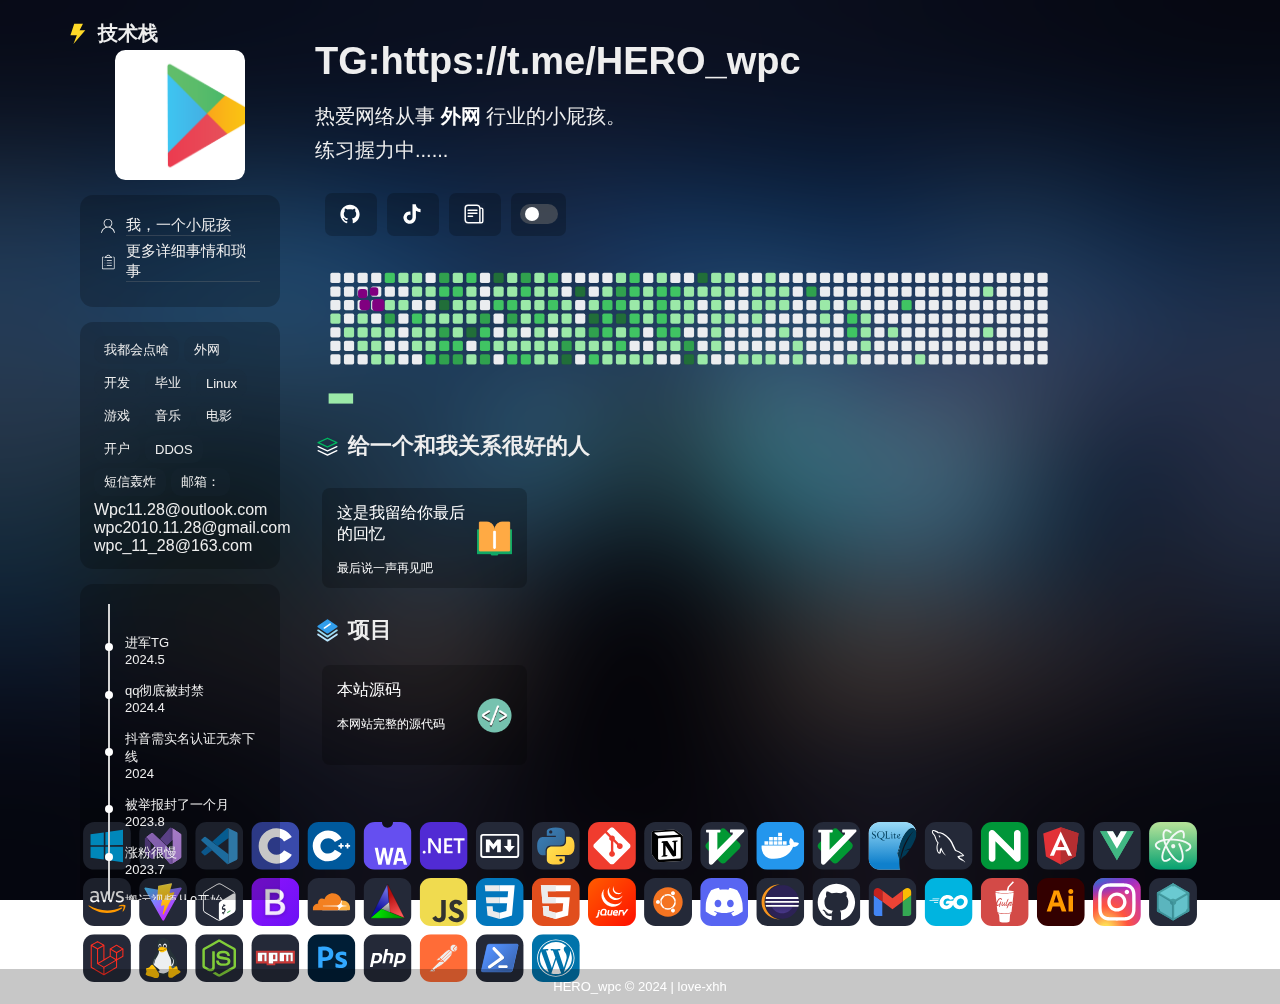
==== 备/index.html @ 846546aa "123" ====
<!DOCTYPE html>
<html id="html">
<head>
	<meta charset="utf-8">
	<meta http-equiv="X-UA-Compatible" content="IE=edge">
	<title>hero/wpc二号站</title>
	<link rel="icon" href="./static/img/logo.png">
	<meta name="description" content="一个无能小屁孩">
	<meta name="keywords" content="">
	<meta name="viewport" content="width=device-width, initial-scale=1.0, maximum-scale=1.0, user-scalable=no">
	<link rel="stylesheet" href="./static/css/style.css">
	<link rel="stylesheet" href="./static/css/theme.css">
</head>

<body>
	<div class="container-filter"></div>
	<div class="container-main">
		<div class="container-left">
			<a href="https://love-xhh.github.io" class="logo" style="background-image: url(./static/img/logo.png);"></a>
			<div class="left-div left-des">
				<div class="left-des-item">
					<svg t="1717036766762" class="icon" viewBox="0 0 1024 1024" version="1.1" xmlns="http://www.w3.org/2000/svg" p-id="3635" width="256" height="256">
						<path d="M372.90833 573.517773c-169.341448-111.108579-166.972428-309.963004-68.768101-421.613951 102.348833-116.358287 279.887193-127.374487 393.027092-22.006816 67.9699 63.303493 98.09176 142.622176 87.633278 234.845111-10.299865 90.780033-58.498936 159.3537-130.823125 205.234917 48.142787 30.295828 99.120212 56.329466 142.995693 91.271234 86.031759 68.517384 134.614581 160.776136 152.221056 269.300794 2.865338 17.662759-2.890921 31.80013-20.686714 35.397152-22.656633 4.58454-29.272493-12.377235-32.470414-30.341878-16.219857-91.127967-57.572818-168.686514-126.320452-230.746655-188.989477-170.6155-468.52362-125.859951-592.935552 96.771658-22.820367 40.836176-34.404517 88.175646-49.150772 133.176795-5.725558 17.473442-9.987748 35.136201-32.086664 31.150312-21.126748-3.806806-23.572518-20.502513-20.15458-39.848658 28.924559-163.748923 123.475581-274.468635 273.803468-340.422565 6.994494-3.070004 14.203887-5.648808 21.275131-8.549963C371.035627 576.899895 371.311927 575.93796 372.90833 573.517773zM509.948214 553.706011c125.547834 0.450267 230.900155-100.629631 230.741538-221.383141-0.158617-121.091211-107.787858-228.909769-228.781852-229.180952C391.205556 102.865617 284.405217 209.067306 282.128297 331.632119 279.943477 449.274691 386.621016 553.26086 509.948214 553.706011z" p-id="3636"></path>
					</svg>
					<a style="border-bottom: 1px solid rgba(125, 125, 125, .3);" target="_blank" onclick="return false;" href="#">我，一个小屁孩</a>
				</div>
				<div class="left-des-item">
					<svg t="1717036859923" class="icon" viewBox="0 0 1024 1024" version="1.1" xmlns="http://www.w3.org/2000/svg" p-id="5327" width="256" height="256"><path d="M885.333333 981.333333H181.333333a53.393333 53.393333 0 0 1-53.333333-53.333333V224a53.393333 53.393333 0 0 1 53.333333-53.333333h53.333334a21.333333 21.333333 0 0 1 0 42.666666h-53.333334a10.666667 10.666667 0 0 0-10.666666 10.666667v704a10.666667 10.666667 0 0 0 10.666666 10.666667h704a10.666667 10.666667 0 0 0 10.666667-10.666667V224a10.666667 10.666667 0 0 0-10.666667-10.666667h-53.333333a21.333333 21.333333 0 0 1 0-42.666666h53.333333a53.393333 53.393333 0 0 1 53.333334 53.333333v704a53.393333 53.393333 0 0 1-53.333334 53.333333zM768 234.666667c0-26.046667-13.273333-50.786667-38.38-71.546667-19.533333-16.153333-46.053333-29.666667-77.186667-39.38a129.22 129.22 0 0 0-41.453333-54.84 128 128 0 0 0-155.293333 0 129.22 129.22 0 0 0-41.453334 54.84c-31.133333 9.713333-57.646667 23.226667-77.186666 39.38C311.94 183.88 298.666667 208.62 298.666667 234.666667a21.333333 21.333333 0 0 0 21.333333 21.333333h426.666667a21.333333 21.333333 0 0 0 21.333333-21.333333z m-403.76-38.666667c17.166667-14.193333 42.14-26.066667 72.226667-34.32a21.333333 21.333333 0 0 0 14.853333-14.666667C461.773333 110.666667 495.5 85.333333 533.333333 85.333333s71.56 25.333333 82 61.673334a21.333333 21.333333 0 0 0 14.853334 14.666666c30.086667 8.253333 55.06 20.126667 72.226666 34.32 5.46 4.513333 11.46 10.406667 15.953334 17.333334H348.286667c4.493333-6.92 10.493333-12.813333 15.953333-17.326667zM768 746.666667a21.333333 21.333333 0 0 0-21.333333-21.333334H448a21.333333 21.333333 0 0 0 0 42.666667h298.666667a21.333333 21.333333 0 0 0 21.333333-21.333333z m0-170.666667a21.333333 21.333333 0 0 0-21.333333-21.333333H448a21.333333 21.333333 0 0 0 0 42.666666h298.666667a21.333333 21.333333 0 0 0 21.333333-21.333333z m0-170.666667a21.333333 21.333333 0 0 0-21.333333-21.333333H448a21.333333 21.333333 0 0 0 0 42.666667h298.666667a21.333333 21.333333 0 0 0 21.333333-21.333334z m-448-21.333333a21.333333 21.333333 0 1 0 21.333333 21.333333 21.333333 21.333333 0 0 0-21.333333-21.333333z m21.333333 192a21.333333 21.333333 0 1 1-21.333333-21.333333 21.333333 21.333333 0 0 1 21.333333 21.333333z m0 170.666667a21.333333 21.333333 0 1 1-21.333333-21.333334 21.333333 21.333333 0 0 1 21.333333 21.333334z" fill="#ffffff" p-id="5328"></path></svg>
					<a style="border-bottom: 1px solid rgba(125, 125, 125, .3);" target="_blank" onclick="return true;" href="3.html">更多详细事情和琐事</a>
				</div>
			</div>
			<div class="left-div left-tag">
				<div class="left-tag-item">我都会点啥</div>
				<div class="left-tag-item">外网</div>
				<div class="left-tag-item">开发</div>
				<div class="left-tag-item">毕业</div>
				<div class="left-tag-item">Linux</div>
				<div class="left-tag-item">游戏</div>
				<div class="left-tag-item">音乐</div>
				<div class="left-tag-item">电影</div>
				<div class="left-tag-item">开户</div>
				<div class="left-tag-item">DDOS</div>
				<div class="left-tag-item">短信轰炸</div>
				<div class="left-tag-item">邮箱：</div>
				Wpc11.28@outlook.com
				wpc2010.11.28@gmail.com
				wpc_11_28@163.com
			</div>
			<div class="left-div left-time">
				<ul id="line">
					<li>
						
					</li>
					<li>
						<div class="focus"></div>
						<div>进军TG
						</div>
						<div>2024.5</div>
					</li>
					<li>
						<div class="focus"></div>
						<div>qq彻底被封禁</div>
						<div>2024.4</div>
					</li>
					
					<li>
						<div class="focus"></div>
						<div>抖音需实名认证无奈下线</div>
						<div>2024</div>
					</li>
					<li>
						<div class="focus"></div>
						<div>被举报封了一个月</div>
						<div>2023.8</div>
					</li>
					<li>
						<div class="focus"></div>
						<div>涨粉很慢</div>
						<div>2023.7</div>
					</li>
					<li>
						<div class="focus"></div>
						<div>搬运视频从0开始</div>
						<div>2023.6</div>
					</li>
				</ul>
			</div>
		</div>
		<div class="container-right">
			<header>
				
				<div class="welcome">TG:https://t.me/HERO_wpc</div>
				<div class="description">热爱网络从事<span class="purpleText"> 外网 </span>行业的小屁孩。</div>
				<div class="description">练习握力中......</div>

				<div class="iconContainer">
					<a class="iconItem" onclick="" target="_blank" href="https://github.com/imbyter">
						<svg t="1704870335945" class="icon" viewBox="0 0 1024 1024" version="1.1" xmlns="http://www.w3.org/2000/svg" p-id="2487">
                            <path d="M511.6 76.3C264.3 76.2 64 276.4 64 523.5 64 718.9 189.3 885 363.8 946c23.5 5.9 19.9-10.8 19.9-22.2v-77.5c-135.7 15.9-141.2-73.9-150.3-88.9C215 726 171.5 718 184.5 703c30.9-15.9 62.4 4 98.9 57.9 26.4 39.1 77.9 32.5 104 26 5.7-23.5 17.9-44.5 34.7-60.8-140.6-25.2-199.2-111-199.2-213 0-49.5 16.3-95 48.3-131.7-20.4-60.5 1.9-112.3 4.9-120 58.1-5.2 118.5 41.6 123.2 45.3 33-8.9 70.7-13.6 112.9-13.6 42.4 0 80.2 4.9 113.5 13.9 11.3-8.6 67.3-48.8 121.3-43.9 2.9 7.7 24.7 58.3 5.5 118 32.4 36.8 48.9 82.7 48.9 132.3 0 102.2-59 188.1-200 212.9 23.5 23.2 38.1 55.4 38.1 91v112.5c0.8 9 0 17.9 15 17.9 177.1-59.7 304.6-227 304.6-424.1 0-247.2-200.4-447.3-447.5-447.3z"  p-id="2488"></path>
                        </svg>
						<div class="iconTip">Github</div>
					<a class="iconItem" onclick="" target="_blank" href="https://www.douyin.com/user/MS4wLjABAAAAU4zbxyKwMSdl5qcl8zBzYjuM0MQFG30ODmvn6jLJnOkz_1Sw1Ml_NlRjDUjmSr-L">
						<svg t="1717000121898" class="icon" viewBox="0 0 1024 1024" version="1.1" xmlns="http://www.w3.org/2000/svg" p-id="10944" width="256" height="256"><path d="M909.994667 309.475556v-34.702223a241.208889 241.208889 0 0 1-45.511111-4.892444 222.321778 222.321778 0 0 1-71.68-29.184 23.324444 23.324444 0 0 0-4.664889-4.380445 192.170667 192.170667 0 0 1-69.518223-76.458666 238.933333 238.933333 0 0 1-22.755555-63.146667h-0.853333a209.635556 209.635556 0 0 1-3.470223-39.822222H534.357333c0 75.719111 0.284444 151.438222-0.341333 227.157333v396.458667a131.413333 131.413333 0 0 1-61.781333 109.624889 130.104889 130.104889 0 0 1-130.844445 4.608 160.824889 160.824889 0 0 1-39.822222-32.597334 124.586667 124.586667 0 0 1-29.980444-67.527111 133.575111 133.575111 0 0 1 13.482666-74.922666 113.777778 113.777778 0 0 1 28.444445-35.328 159.288889 159.288889 0 0 1 66.673777-31.914667 110.705778 110.705778 0 0 1 61.952 1.877333V476.216889c0-15.246222 0.455111-30.549333-0.341333-45.511111-0.512-12.231111 0-24.462222 0-36.693334a287.345778 287.345778 0 0 0-190.236444 39.822223 290.133333 290.133333 0 0 0-95.630223 95.630222 286.890667 286.890667 0 0 0 79.644445 384.398222l2.104889 1.820445a283.192889 283.192889 0 0 0 104.106666 45.056 332.288 332.288 0 0 0 80.611556 6.485333 264.533333 264.533333 0 0 0 148.992-50.517333 297.187556 297.187556 0 0 0 81.009778-91.192889 310.556444 310.556444 0 0 0 42.040889-134.030223c0.967111-12.856889 0.398222-25.713778 0.341333-38.570666a35145.955556 35145.955556 0 0 1-0.967111-289.678222 371.427556 371.427556 0 0 0 216.177778 67.811555V309.475556z" fill="#ffffff" p-id="10945"></path></svg>
						<div class="iconTip">抖音</div>
					</a>
					</a>
					<a class="iconItem" onclick="" target="_blank" href="https://blog.imbyter.com">
						<svg t="1717000429493" class="icon" viewBox="0 0 1024 1024" version="1.1" xmlns="http://www.w3.org/2000/svg" p-id="14728" width="256" height="256"><path d="M0 0h1024v1024H0z" fill="#ffffff" opacity=".01" p-id="14729"></path><path d="M238.912 136.512a102.4 102.4 0 0 0-102.4 102.4v546.176a102.4 102.4 0 0 0 102.4 102.4h512V238.912a102.4 102.4 0 0 0-102.4-102.4h-409.6z m409.6-68.224c81.152 0 151.04 57.024 167.296 136.512h37.504a102.4 102.4 0 0 1 102.4 102.4v546.112a102.4 102.4 0 0 1-102.4 102.4h-614.4a170.688 170.688 0 0 1-170.624-170.624V238.912a170.688 170.688 0 0 1 170.624-170.624h409.6z m204.8 819.2a34.112 34.112 0 0 0 34.176-34.176V307.2a34.112 34.112 0 0 0-34.176-34.112H819.2v614.4h34.112z" fill="#ffffff" p-id="14730"></path><path d="M443.712 580.288a34.112 34.112 0 0 1 0 68.224h-204.8a34.112 34.112 0 1 1 0-68.224h204.8z m204.8-136.576a34.112 34.112 0 1 1 0 68.288h-409.6a34.112 34.112 0 0 1 0-68.288z m0-136.512a34.112 34.112 0 1 1 0 68.288h-409.6a34.112 34.112 0 1 1 0-68.288z" fill="#ffffff" p-id="14731"></path></svg>
						<div class="iconTip">博客老站</div>
					</a>
					<a class="switch" href="javascript:void(0)">
						<div class="onoffswitch">
							<input type="checkbox" name="onoffswitch" class="onoffswitch-checkbox" id="myonoffswitch" checked>
							<label class="onoffswitch-label" for="myonoffswitch">
								<span class="onoffswitch-inner"></span>
								<span class="onoffswitch-switch"></span>
							</label>
						</div>
					</a>
				</div>

				<div class="tanChiShe">
					<img id="tanChiShe" src="./static/svg/snake-Light.svg" alt="">
				</div>
			</header>

			<content>
				<div class="title">
					<svg t="1717039970588" class="icon" viewBox="0 0 1024 1024" version="1.1" xmlns="http://www.w3.org/2000/svg" p-id="7735" width="256" height="256"><path d="M906.24 543.232l-380.9792 177.0496a28.9792 28.9792 0 0 1-26.112 0.6144l-382.0032-177.7664a27.5456 27.5456 0 1 1 23.296-49.8688l370.9952 172.6976 371.3536-172.5952a27.5456 27.5456 0 1 1 23.4496 49.8688zM140.4416 658.5344l370.9952 172.6976 371.3536-172.5952a27.5456 27.5456 0 1 1 23.296 49.8688L525.1072 885.76a29.1328 29.1328 0 0 1-26.112 0.6144l-381.8496-177.9712a27.5456 27.5456 0 1 1 23.296-49.8688z" fill="#FFFFFF" p-id="7736"></path><path d="M922.9824 352.3072v-1.792a26.0608 26.0608 0 0 0-5.632-14.6432l-0.4608-0.5632A29.7472 29.7472 0 0 0 906.24 326.656l-381.2352-177.2544a29.2352 29.2352 0 0 0-26.1632-0.6144l-381.952 177.92A28.16 28.16 0 0 0 102.4 363.8272a26.4704 26.4704 0 0 0 10.24 11.4176 34.9696 34.9696 0 0 0 4.4544 2.6112l381.8496 177.7664a29.1328 29.1328 0 0 0 26.112-0.6144L906.24 377.9072a28.672 28.672 0 0 0 10.24-7.7824l0.8704-0.9728a26.2656 26.2656 0 0 0 5.7344-14.848c-0.1536-1.024-0.1024-1.4336-0.1024-1.9968z m-411.5456 148.48l-318.8224-148.48 318.6688-148.48 319.3344 148.48z" fill="#00B65F" p-id="7737"></path></svg>
					给一个和我关系很好的人
				</div>

				<div class="projectList">
					<a class="projectItem a" target="_blank" href="2.html" onclick="return true;">
					<div class="projectItemLeft">
						<h1>这是我留给你最后的回忆</h1>
						<p>最后说一声再见吧</p>
					</div>
					<div class="projectItemRight">
						<img src="./static/img/i1.png" alt="">
					</div>
					</a>

					
				</div>
				<div class="title">
					<svg t="1717040026147" class="icon" viewBox="0 0 1024 1024" version="1.1" xmlns="http://www.w3.org/2000/svg" p-id="9734" width="256" height="256"><path d="M491.008 966.016L106.88 703.104c-18.944-12.928-21.632-39.808-5.76-56.32 12.416-12.8 32.128-15.104 47.104-5.248L491.52 867.968c12.416 8.192 28.544 8.192 40.832 0l342.4-227.2c14.976-9.856 34.816-7.68 47.232 5.248l0.896 0.896c15.744 16.512 13.056 43.264-5.888 56.192L532.864 966.016c-12.672 8.704-29.184 8.704-41.856 0z" fill="#BAE7FF" p-id="9735"></path><path d="M491.008 799.744L106.88 536.704c-18.944-12.928-21.632-39.808-5.76-56.32 12.416-12.8 32.128-15.104 47.104-5.248L491.52 701.568c12.416 8.192 28.544 8.192 40.832 0l342.4-227.2c14.976-9.984 34.816-7.68 47.232 5.248l0.896 0.896c15.744 16.512 13.056 43.264-5.888 56.192L532.864 799.744c-12.672 8.576-29.184 8.576-41.856 0z" fill="#99DBF2" p-id="9736"></path><path d="M491.008 633.344L115.456 376.192c-21.504-14.72-21.504-46.464 0-61.184L491.008 57.984c12.672-8.576 29.184-8.576 41.856 0l375.552 257.152c21.504 14.72 21.504 46.464 0 61.184L532.864 633.344c-12.672 8.576-29.184 8.576-41.856 0z" fill="#319EEC" p-id="9737"></path><path d="M636.288 279.424L401.024 439.168c-15.104 10.24-35.968 6.272-46.208-8.832s-6.272-35.968 8.832-46.208l235.264-159.744c15.104-10.24 35.968-6.272 46.208 8.832s6.272 35.968-8.832 46.208z" fill="#FFFFFF" p-id="9738"></path></svg>
					项目
				</div>

				
					
					<a class="projectItem b" target="_blank" href="https://github.com/love-xhh/love-xhh.github.io">
						<div class="projectItemLeft">
							<h1>本站源码</h1>
							<p>本网站完整的源代码</p>
						</div>
						<div class="projectItemRight">
							<img src="./static/img/i6.png" alt="">
						</div>
					</a>
				</div>
			
				<div class="title" style="font-size: 20px;">
					<svg t="1717040172881" class="icon" viewBox="0 0 1024 1024" version="1.1" xmlns="http://www.w3.org/2000/svg" p-id="12695" width="256" height="256"><path d="M377.9 114.1h358.3l-136.4 268 231.5 0.3-485.1 559.3 139.5-356.4H222.6z" fill="#FED928" p-id="12696"></path></svg>
					技术栈
				</div>
				<div class="skill">
					<img id="skillPc" src="./static/svg/skillPc.svg" alt="" srcset="">
					<!--<img id="skillPc" src="https://skillicons.dev/icons?i=windows,visualstudio,vscode,c,cpp,wasm,dotnet,md,py,git,notion,vim,docker,vim,sqlite,mysql,nginx,angular,vue,atom,aws,vite,bash,bootstrap,cloudflare,cmake,js,css,html,jquery,ubuntu,discord,eclipse,github,gmail,go,gulp,ai,instagram,ipfs,laravel,linux,nodejs,npm,ps,php,postman,powershell,wordpress&perline=20" />
					<img id="skillWap" src="https://skillicons.dev/icons?i=windows,visualstudio,vscode,c,cpp,wasm,dotnet,md,py,git,notion,vim,docker,vim,sqlite,mysql,nginx,angular,vue,atom,aws,vite,bash,bootstrap,cloudflare,cmake,js,css,html,jquery,ubuntu,discord,eclipse,github,gmail,go,gulp,ai,instagram,ipfs,laravel,linux,nodejs,npm,ps,php,postman,powershell,wordpress&perline=9" />-->
					<img id="skillWap" src="./static/svg/skillWap.svg" alt="" srcset="">
				</div>
			</content>
		</div>
	</div>
	<footer>
		HERO_wpc © 2024 | <a target="_blank" href="https://beian.miit.gov.cn/"> love-xhh </a>
	</footer>
	<div class="tc">
		<div onclick="" class="tc-main">
			<img class="tc-img" src="" alt="" srcset="">
		</div>
	</div>
</body>
<script src="./static/js/script.js"> </script>

</html>
---- 备/static/css/style.css ----
* {
    margin: 0;
    padding: 0;
    box-sizing: border-box;
    transition: background-color 0.2s ease;
    font-family: -apple-system, BlinkMacSystemFont, "Segoe UI", "Noto Sans", Helvetica, Arial, sans-serif, "Apple Color Emoji", "Segoe UI Emoji";
    word-wrap: break-word;
}
a:hover, a:link, a:visited, a:active, a:focus {
    text-decoration: none;
    outline: none;
    border: none;
    color: inherit;
    -webkit-tap-highlight-color: rgba(0, 0, 0, 0);
}
/* 设置滚动条样式 */
::-webkit-scrollbar {
    width: 0px;
}
::-webkit-scrollbar-thumb {
    background-color: var(--main_text_color, #000000);
    border-radius: 8px;
    height: 20%;
}
::-webkit-scrollbar-track {
    background-color: var(--main_bg_color, linear-gradient(50deg, #a2d0ff, #ffffff));
}
html[data-theme="Dark"] {
    --main_text_color: #fff;
    --gradient:linear-gradient(120deg, rgb(133, 62, 255), #f76cc6 30%, rgb(255, 255, 255) 60%);
    --purple_text_color: #ffffff;
    --text_bg_color: rgb(26, 4, 48);
    --item_bg_color: rgb(19, 20, 24);
    --item_hover_color: rgb(19, 23, 27);
    --item_left_title_color: rgb(255, 255, 255);
    --item_left_text_color: rgb(142, 142, 142);
    --footer_text_color: #646464;
    --left_tag_item: linear-gradient(50deg, #1f2327, #000000);
    --card_filter: 0px;
    --back_filter: 0px;
    --back_filter_color: #000000;
    --fill:#ffffff;
}
body {
    display: flex;
    height: 100%;
    min-height: 100vh;
    width: 100%;
    position: relative;
    font-family: "b", "a", sans-serif;
    background: var(--main_bg_color);
    background-repeat: no-repeat;
    background-size: cover;
    background-position: center;
    background-attachment: fixed;
    transition: color 0.1s ease;
    justify-content: center;
    color: var(--main_text_color);
}
#container-loading {
    background: radial-gradient(white, #d8eaff);
    background-size: 100%;
    background-position: center;
    height: 100%;
    width: 100%;
    position: fixed;
    z-index: 999999;
    margin-top: 0px;
    top: 0px;
    pointer-events: none;
    opacity: 1;
    display: flex;
    justify-content: center;
    align-items: center;
}
#container-loading-center {
    height: 150px;
    width: 150px;
    position: relative;
    border-radius: 50%;
    background: #472eff;
    animation: zoom 1s linear infinite;
}
@keyframes zoom {
    0% {
        transform: scale(0);
        opacity: 1;
   }
    50% {
        opacity: 0.5;
   }
    100% {
        transform: scale(1);
        opacity: 0;
   }
}
.container-filter {
    position: fixed;
    width: 100%;
    height: 100%;
    background: var(--back_filter_color);
    backdrop-filter: blur(var(--back_filter));
    -webkit-backdrop-filter: blur(var(--back_filter));
    z-index: -99999999;
}
.container-main {
    width: 100%;
    transition: transform 0.5s ease;
    max-width: 1150px;
    position: relative;
    flex-direction: row;
}
.container-left {
    overflow-y: scroll;
    width: 230px;
    height: 100vh;
    display: flex;
    padding: 0 15px;
    position: fixed;
    align-items: center;
    flex-direction: column;
}
.container-left::-webkit-scrollbar {
    display: none;
}
.logo {
    flex-shrink: 0;
    width: 65%;
    position: relative;
    aspect-ratio: 1/1;
    margin-top: 50px;
    background-size: cover;
    border-radius: 8%;
}
.left-div {
    flex-shrink: 0;
    width: 100%;
    border-radius: 13px;
    margin-top: 15px;
    padding: 20px;
    backdrop-filter: blur(var(--card_filter));
    -webkit-backdrop-filter: blur(var(--card_filter));
    background: var(--item_bg_color);
}
.left-des {
    display: flex;
    flex-direction: column;
    justify-content: center;
}
.left-des-item {
    display: flex;
    align-items: center;
    line-height: 20px;
    font-size: 15px;
    margin-bottom: 5px;
    overflow: hidden;
}
.left-des-item i,.left-des-item svg{
    width: 16px;
    height: 16px;
    fill:var(--fill);
    font-size: 18px;
    margin-right: 10px;
}
.left-tag {
    display: flex;
    flex-direction: row;
    flex-wrap: wrap;
    padding: 14px;
}
.left-tag-item {
    display: flex;
    justify-content: center;
    align-items: center;
    height: 28px;
    margin: 0px 5px 5px 0;
    padding: 10px;
    font-size: 13px;
    border-radius: 10px;
    background: var(--left_tag_item);
}
#line {
    width: 100%;
    max-height: 400px;
    font-size: 13px;
    padding-left: 8px;
    scroll-snap-type: y mandatory;
    overflow-y: scroll;
}
#line li {
    list-style: none;
    position: relative;
    padding: 15px 0px 0px 15px;
    border-left: 2px solid #d5d5d5;
    border-radius: 0;
    scroll-snap-align: end;
    color: var(--main_text_color);
}
.focus {
    width: 8px;
    height: 8px;
    border-radius: 22px;
    background-color: rgb(255 255 255);
    border: 2px solid #fff;
    position: absolute;
    left: -5px;
    top: 50%;
}
#line li:first-child .focus:first-child {
    background-color: #aaffcd;
    animation: focus 1.8s ease infinite;
}
#line::-webkit-scrollbar {
    display: none;
}
.container-right {
    width: calc(100% - 230px);
    display: flex;
    padding: 20px;
    position: relative;
    float: right;
    padding-bottom: 50px;
    flex-direction: column;
}
.welcome {
    font-size: 38px;
    font-weight: 800;
    margin: 20px 0;
}
.index-logo {
    flex-shrink: 0;
    width: 40%;
    margin-top: 30px;
    position: relative;
    max-width: 200px;
    aspect-ratio: 1/1;
    background-size: cover;
    border-radius: 50%;
    border: 0.5px solid #ffffff;
}
.description {
    font-size: 20px;
    margin-top: 7px;
}
.gradientText {
    -webkit-background-clip: text;
    -webkit-text-fill-color: transparent;
    background-size: 200%;
    background-position: 0%;
    font-family: "title";
    animation: backgroundSizeAnimation 10s ease-in-out infinite;
    background-image: var(--gradient);
}
@keyframes backgroundSizeAnimation {
    0% {
        background-position: 100%;
   }
    25% {
        background-position: 50%;
   }
    50% {
        background-position: 0%;
   }
    75% {
        background-position: 50%;
   }
    100% {
        background-position: 100%;
   }
}
.purpleText {
    color: var(--purple_text_color);
    font-weight: 800;
}
.textBackground {
    font-weight: 800;
    background: var(--text_bg_color);
    border-radius: 5px;
    font-size: 17px;
    margin: 0 3px;
    padding: 2px 4px;
}
.iconContainer {
    width: 100%;
    height: 60px;
    display: flex;
    align-items: center;
    overflow-x: scroll;
    margin-top: 20px;
}
.iconContainer::-webkit-scrollbar {
    display: none;
}
.iconItem {
    width: 52px;
    height: 43px;
    box-sizing: border-box;
    border-radius: 7px;
    display: flex;
    margin-left: 10px;
    backdrop-filter: blur(var(--card_filter));
    -webkit-backdrop-filter: blur(var(--card_filter));
    background: var(--item_bg_color);
    align-items: center;
    justify-content: center;
    transition: width 0.6s ease, opacity 0.5s ease, transform 0.6s ease;
    flex-shrink: 0;
}
.iconItem i,.iconItem svg{
    width: 22px;
    height: 22px;
    fill:var(--fill);
    font-size: 22px;
    margin-right: 3px;
}
.switch {
    width: 55px;
    height: 43px;
    box-sizing: border-box;
    border-radius: 7px;
    display: flex;
    margin-left: 10px;
    backdrop-filter: blur(var(--card_filter));
   -webkit-backdrop-filter: blur(var(--card_filter));
    background: var(--item_bg_color);
    align-items: center;
    justify-content: center;
    transition: width 1s ease, opacity 1s ease, transform 1s ease;
    flex-shrink: 0;
}
.iconTip {
    white-space: nowrap;
    display: none;
}
.iconItem:hover {
    width: 95px;
    transform: translateY(-2px);
    background: var(--item_hover_color);
}
.iconItem:hover .iconTip {
    display: block;
}
.switch:hover {
    width: 55px;
   /* transform: translateY(-2px);
    */
    background: var(--item_hover_color);
}
.tanChiShe {
    width: 85%;
}
.tanChiShe img {
    width: 100%;
    height: 100%;
    object-fit: cover;
}
.title {
    display: flex;
    align-items: center;
    font-size: 22px;
    font-weight: 800;
    margin: 20px 0;
    transition: transform 0.4s ease;
}
.title i ,.title svg{
    margin-right: 8px;
    height: 25px;
    width: 25px;
    fill:var(--fill);
}
.title:hover {
    transform: translateY(-5px);
}
.projectList {
    display: flex;
    flex-wrap: wrap;
}
.projectItem {
    margin: 7px;
    display: flex;
    background-color: var(--item_bg_color);
    border-radius: 8px;
    padding: 15px;
    height: 95px;
    width: calc(25% - 15px);
    backdrop-filter: blur(var(--card_filter));
   -webkit-backdrop-filter: blur(var(--card_filter));
    -webkit-backdrop-filter: blur(var(--card_filter));
   -webkit-backdrop-filter: blur(var(--card_filter));
    transition: opacity 0.3s ease, background-color 0.3s ease, border 0.3s ease, transform 0.2s ease;
}
.projectItem {
    display: flex;
    background-color: var(--item_bg_color);
    border-radius: 8px;
    padding: 15px;
    height: 100px;
    width: calc(25% - 15px);
    backdrop-filter: blur(var(--card_filter));
   -webkit-backdrop-filter: blur(var(--card_filter));
    transition: opacity 0.5s ease, background-color 0.2s ease, border 0.2s ease, transform 0.3s ease;
}
.projectItem:hover {
    box-shadow: 0 8px 16px -4px #2c2d300c;
    transform: translateY(-2px);
}
.projectItem.pressed {
    transform: scale(0.9);
   /* 缩小到原来的0.9倍 */
    background-color: var(--item_hover_color);
}
.projectItem:hover .projectItemLeft {
    width: 100%;
}
.projectItem:hover .projectItemRight {
    width: 0%;
}
.projectItem:hover .projectItemRight img {
    transform: rotate(40deg);
}
.projectItem:hover h1 {
    font-size: 18px;
}
.projectItemLeft p {
    font-size: 12px;
    margin-top: 15px;
    color: var(--item_left_text_color);
}
.projectItemLeft h1 {
    font-weight: normal;
    font-size: 16px;
    margin: 0px;
    transition: font-size 0.4s ease;
    color: var(--item_left_title_color);
}
.projectItemLeft {
    transition: width 0.4s ease;
    height: 100%;
    width: 80%;
}
.projectItemRight {
    overflow: hidden;
    transition: width 0.4s ease;
    display: flex;
    justify-content: center;
    align-items: center;
    width: 20%;
    height: 100%;
}
.projectItemRight img {
    height: 39px;
    width: 39px;
}
.skill {
    padding: 18px;
    width: 100%;
}
.skill img {
    width: 100%;
    height: 100%;
    object-fit: cover;
}
.skill #skillWap {
    display: none;
}
footer {
    position: absolute;
    padding: 10px;
    text-align: center;
    width: 100%;
    backdrop-filter: blur(var(--card_filter));
    -webkit-backdrop-filter: blur(var(--card_filter));
    background: var(--item_bg_color);
    color: var(--footer_text_color);
    font-size: 13px;
    bottom: 0;
}
@media (min-width: 800px) {
    .index-logo {
        display: none;
   }
}
@media (max-width: 1150px) {
    .a {
        width: calc(50% - 20px);
   }
    .projectItem{
        margin: 10px;
   }
    .b {
        width: calc(50% - 20px);
   }
}
@media (max-width: 800px) {
    .container-left {
        display: none;
   }
    .a .projectItemRight {
        display: none;
   }
    .a .projectItemRight img {
        display: none;
   }
    .a .projectItemLeft {
        width: 100%;
   }
    .a {
        width: calc(50% - 18px);
        margin: 9px;
   }
    .b {
        height: 110px;
        margin: 8px 15px;
        width: calc(100% - 30px);
   }
    .container-right {
        width: 100%;
   }
    .tanChiShe {
        width: 100%;
   }
    .description {
        font-size: 4vw;
   }
    .welcome {
        font-size: 8vw;
        margin: 2vw 0;
   }
    .iconContainer {
        margin-top: 4vw;
   }
    .projectItem{
        padding: 10px;
   }
    .projectItemLeft p {
        font-size: 13px;
   }
    .projectItemLeft h1 {
        font-size: 18px;
   }
    .projectItem:hover h1 {
        font-size: 20px;
   }
    .skill #skillWap {
        display: block;
   }
    .skill #skillPc {
        display: none;
   }

   .iconItem {
        width: 35px;
        height: 35px;
   }
   .switch {
        display: none;
    }
}
.tc {
    position: fixed;
    display: flex;
    visibility: hidden;
    width: 100vw;
    height: 100vh;
    backdrop-filter: blur(10px);
    background: rgba(20, 20, 20, 0.5);
    z-index: 99999;
    align-items: center;
    justify-content: center;
    flex-direction: column;
}
.tc-main {
    z-index: 100000;
    width: 80%;
    max-width: 380px;
    background-color: #ffffff;
    border-radius: 15px;
    display: flex;
    transition: transform 0.2s linear;
    align-items: center;
    justify-content: center;
    overflow: hidden;
    transform: translateY(30%) scale(0.5);
}
.tc-img {
    width: 100%;
    height: 100%;
}
.tc.active {
    visibility: visible;
}
.tc-main.active {
    transform: translateY(0) scale(1);
}
.onoffswitch {
    position: relative;
    width: 38px;
    height: 20px;
}
.onoffswitch-checkbox {
    display: none;
}
.onoffswitch-label {
    display: block;
    overflow: hidden;
    cursor: pointer;
    height: 100%;
    border-radius: 50px;
}
.onoffswitch-inner {
    display: flex;
    justify-content: center;
    align-items: center;
    width: 200%;
    height: 100%;
    margin-left: -100%;
    transition: margin 0.2s ease-in 0s;
}
.onoffswitch-inner:before, .onoffswitch-inner:after {
    display: flex;
    justify-content: center;
    align-items: center;
    float: left;
    width: 50%;
    height: 100%;
    padding: 0;
    font-size: 12px;
    color: white;
    font-family: Trebuchet, Arial, sans-serif;
    font-weight: bold;
    box-sizing: border-box;
}
.onoffswitch-inner:before {
    content: "";
    background-color: rgb(110 110 110 / 50%);
    color: #FFFFFF;
    text-align: left;
}
.onoffswitch-inner:after {
    content: "";
    background-color: #272727;
    color: #FAFAFA;
    text-align: right;
}
.onoffswitch-switch {
    display: block;
    height: 70%;
    aspect-ratio: 1/1;
    background: #FFFFFF;
    position: absolute;
    top: 12.5%;
    bottom: 12.5%;
    right: 5px;
    border-radius: 20px;
    transition: right 0.2s ease-in 0s;
}
.onoffswitch-checkbox:checked+.onoffswitch-label .onoffswitch-inner {
    margin-left: 0;
}
.onoffswitch-checkbox:checked+.onoffswitch-label .onoffswitch-switch {
    right: 50%;
}
---- 备/static/css/theme.css ----
/*
--svgcolor svg图标的颜色
--main-bg-color主页背景
--main-text-color文本颜色
--gradient标题渐变颜色

--purple-text-color描述紫色文本颜色
--text-bg-color描述紫色文本背景颜色
--item-bg-color项目背景颜色
--item-hover-color项目鼠标移入颜色
--item-left-title-color项目标题颜色
--item-left-text-color项目描述颜色
--footer-text-color底部文本颜色
--left-tag-item左侧标签颜色
--card-filter卡片模糊的数值
--back-filter背景模糊的数值
--back-filter-color全局阴影遮罩

只有最下面的会生效,也就是将你要设置的主题剪切到最下面
*/

.index-logo{
    display: none;
}
/*非常吃性能,低配手机会卡顿*/
/*卡片模糊背景＋黑色透明卡片+白色svg**/
html {
    --name: 主题1;
    --main_bg_color: url(../img/background.jpg);
    --main_text_color: #eeeeee;
    --gradient: linear-gradient(120deg, #bd34fe, #e0321b 30%, #41d1ff 60%);
    --purple_text_color: #ffffff;
    --text_bg_color: #00000040;
    --item_bg_color: #00000038;
    --item_hover_color: #33333338;
    --item_left_title_color: #ffffff;
    --item_left_text_color: #ffffff;
    --footer_text_color: #ffffff;
    --left_tag_item: rgb(27 42 57 / 20%);
    --card_filter: 15px;
    --back_filter: 0px;
    --back_filter_color: #00000030;
    --fill:#ffffff;
}
html {
   /*图片模糊背景＋白色透明卡片+黑色svg*/
    --name: 主题2;
    --main_bg_color: url(../img/background.jpg);
    --main_text_color: #000000;
    --gradient: linear-gradient(120deg, #bd34fe, #e0321b 30%, #41d1ff 60%);
    --purple_text_color: #ffffff;
    --text_bg_color: rgb(121 163 231);
    --item_bg_color: rgba(249, 250, 251, 0.42);
    --item_hover_color: rgba(244, 245, 246, 0.8);
    --item_left_title_color: #000000;
    --item_left_text_color: #494949;
    --footer_text_color: #ffffff;
    --left_tag_item: #c7e1fa;
    --card_filter: 0px;
    --back_filter: 20px;
    --back_filter_color: #00000030;
    --fill:#000000;
}
html {
   /*蓝色渐变+黑色svg**/
    --name: 主题3;
    --main_bg_color: linear-gradient(50deg, #a2d1ff, #ffffff);
    --main_text_color: #000000;
    --gradient: linear-gradient(120deg, #bd34fe, #e0321b 30%, #41d1ff 60%);
    --purple_text_color: #ffffff;
    --text_bg_color: rgb(196 217 251);
    --item_bg_color: rgba(249, 250, 251, 0.5);
    --item_hover_color: rgba(244, 245, 246, 0.8);
    --item_left_title_color: #000000;
    --item_left_text_color: #494949;
    --footer_text_color: #222222;
    --left_tag_item: linear-gradient(50deg, #a2d1ff, #ffffff);
    --card_filter: 0px;
    --back_filter: 0px;
    --back_filter_color: #00000000;
    --fill:#000000;
}
html {
   /*白色简约+黑色svg**/
    --name: 主题4;
    --main_bg_color: #ffffff;
    --main_text_color: #000000;
    --gradient: linear-gradient(120deg, #bd34fe, #e0321b 30%, #41d1ff 60%);
    --purple_text_color: #ffffff;
    --text_bg_color: rgb(240 243 247);
    --item_bg_color: rgb(247 247 247);
    --item_hover_color: rgba(244, 245, 246, 0.5);
    --item_left_title_color: #000000;
    --item_left_text_color: #494949;
    --footer_text_color: #222222;
    --left_tag_item: #ffffff;
    --card_filter: 0px;
    --back_filter: 0px;
    --back_filter_color: #00000000;
    --fill:#000000;
}
html {
   /*图片模糊背景＋黑色透明卡片+白色svg**/
    --name: 主题5;
    /* --main_bg_color: url(../img/background.jpg); 为了页面首次显示更顺滑，背景图放在js中实现*/
    --main_text_color: #eeeeee;
    --gradient: linear-gradient(120deg, #bd34fe, #e0321b 30%, #41d1ff 60%);
    --purple_text_color: #ffffff;
    --text_bg_color: #00000040;
    --item_bg_color: #00000038;
    --item_hover_color: #33333338;
    --item_left_title_color: #ffffff;
    --item_left_text_color: #ffffff;
    --footer_text_color: #ffffff;
    --left_tag_item: rgb(27 42 57 / 20%);
    --card_filter: 0px;
    --back_filter: 68px;
    --back_filter_color: #00000060;
    --fill:#ffffff;
}
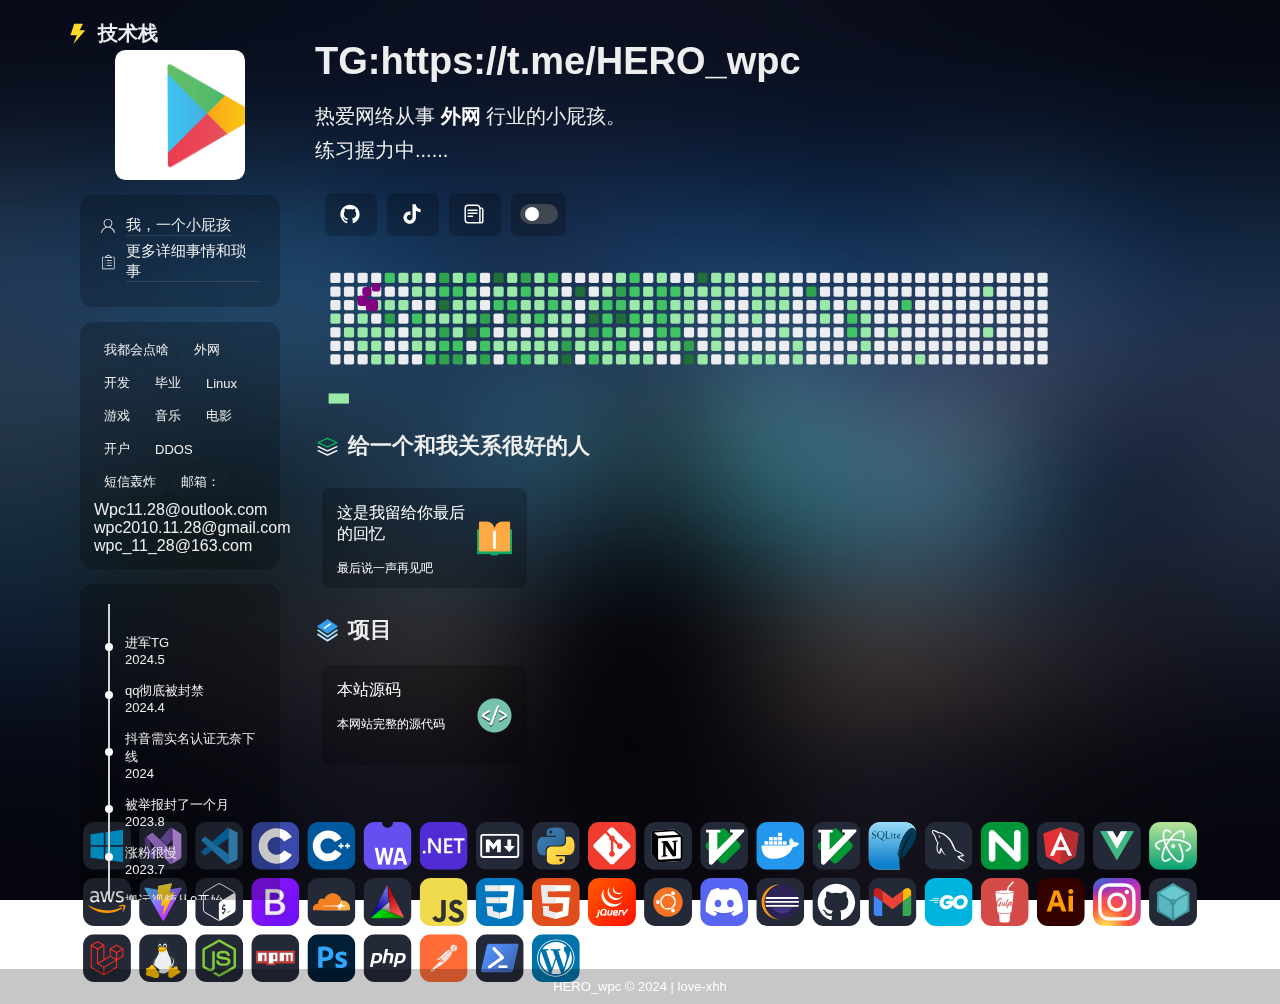
==== commit f4adab93: "更新 index.html" ====
--- a/备/index.html
+++ b/备/index.html
@@ -184,5 +184,25 @@
 	</div>
 </body>
 <script src="./static/js/script.js"> </script>
+<!-- 音乐播放器 -->
+<link rel="stylesheet" href="https://music.cenguigui.cn//player/css/Aplayer.css">
+<script>
+	// 音乐设置
+	let meting_music_api = 'https://music.cenguigui.cn'; // meting api
+	let music_server = "netease"; // 音乐服务：网易云 netease 参见 meting api支持的服务
+	let music_type = "song"; // 歌曲类型：歌单playlist 单首歌曲 song  专辑 album
+	let music_id = "7668704846"; // 歌单ID或歌曲ID或者专辑ID 20173709 29732992
+	let music_order = "list"; // 音频循环顺序, 顺序播放： 'list', 随机播放：'random'
+	let music_mini = false; // mini模式 吸底模式开启后此选项实效 true / false
+	let music_fixed = true; // 吸底模式
+	let music_volume = 0.7; // 默认音量
+	let music_autoplay = true; // 自动播放
+	let music_loop = "all"; // 音频循环播放, 可选值: 'all', 'one', 'none' ，分别为全部循环，单曲循环，不循环
+</script>
+<div id="aplayer-fixed" class="aplayer"></div>
+<script src="https://music.cenguigui.cn//player/js/jquery.min.js"></script>
+<script src="https://music.cenguigui.cn//player/js/APlayer.min.js"></script>
+<script src="https://music.cenguigui.cn//player/js/main.js"></script>
+
 
 </html>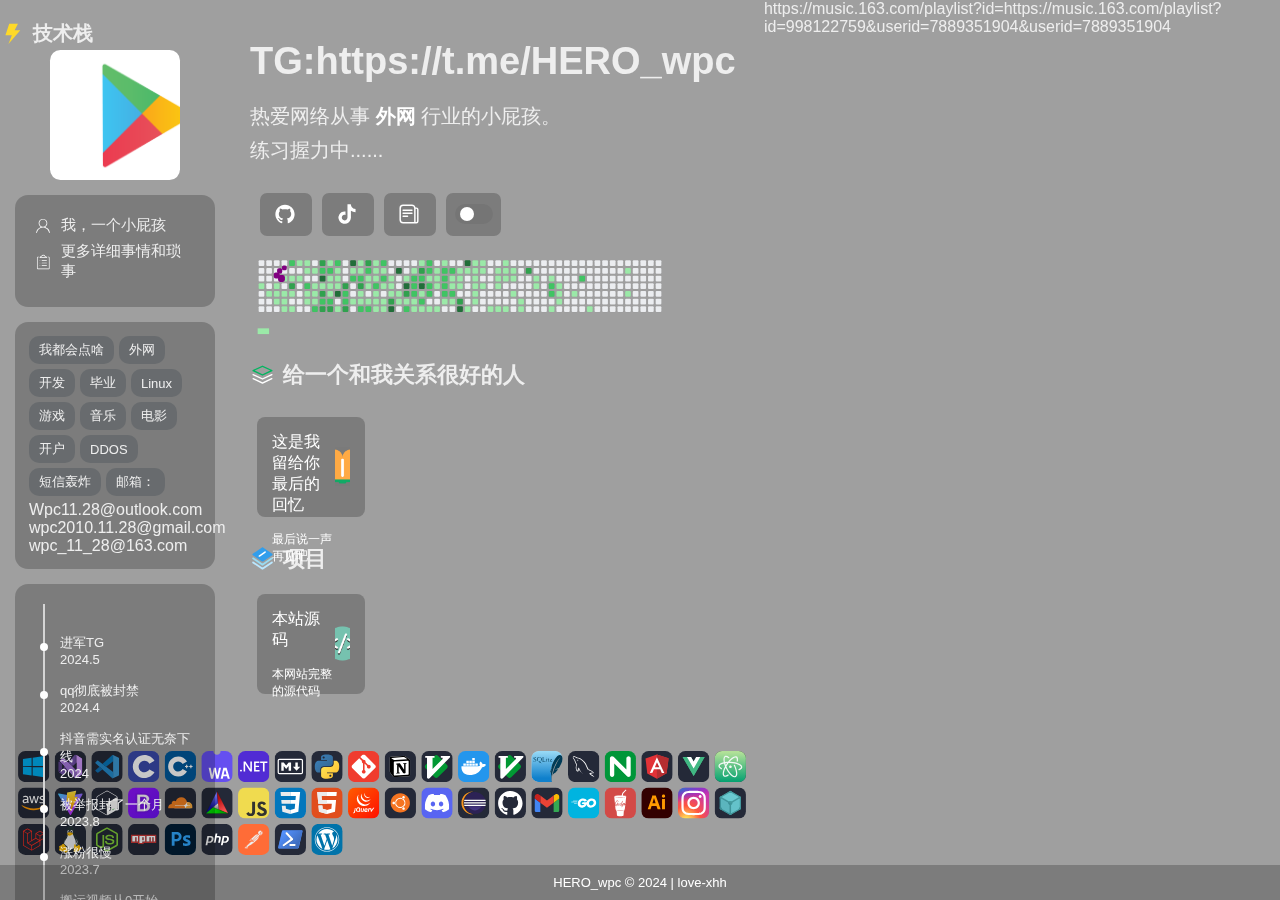
==== commit 21c4c5e0: "123" ====
--- a/备/index.html
+++ b/备/index.html
@@ -188,10 +188,10 @@
 <link rel="stylesheet" href="https://music.cenguigui.cn//player/css/Aplayer.css">
 <script>
 	// 音乐设置
-	let meting_music_api = 'https://music.cenguigui.cn'; // meting api
+	let meting_music_api = ''; // meting api
 	let music_server = "netease"; // 音乐服务：网易云 netease 参见 meting api支持的服务
-	let music_type = "song"; // 歌曲类型：歌单playlist 单首歌曲 song  专辑 album
-	let music_id = "7668704846"; // 歌单ID或歌曲ID或者专辑ID 20173709 29732992
+	let music_type = "playlist"; // 歌曲类型：歌单playlist 单首歌曲 song  专辑 album
+	let music_id = "998122759"; // 歌单ID或歌曲ID或者专辑ID 20173709 29732992
 	let music_order = "list"; // 音频循环顺序, 顺序播放： 'list', 随机播放：'random'
 	let music_mini = false; // mini模式 吸底模式开启后此选项实效 true / false
 	let music_fixed = true; // 吸底模式
@@ -205,4 +205,4 @@
 <script src="https://music.cenguigui.cn//player/js/main.js"></script>
 
 
-</html>+</html>https://music.163.com/playlist?id=https://music.163.com/playlist?id=998122759&userid=7889351904&userid=7889351904--- a/备/static/css/style.css
+++ b/备/static/css/style.css
@@ -3,7 +3,7 @@
     padding: 0;
     box-sizing: border-box;
     transition: background-color 0.2s ease;
-    font-family: -apple-system, BlinkMacSystemFont, "Segoe UI", "Noto Sans", Helvetica, Arial, sans-serif, "Apple Color Emoji", "Segoe UI Emoji";
+    
     word-wrap: break-word;
 }
 a:hover, a:link, a:visited, a:active, a:focus {
--- a/备/static/css/theme.css
+++ b/备/static/css/theme.css
@@ -114,7 +114,7 @@
     --footer_text_color: #ffffff;
     --left_tag_item: rgb(27 42 57 / 20%);
     --card_filter: 0px;
-    --back_filter: 68px;
+    --back_filter: 100px;
     --back_filter_color: #00000060;
     --fill:#ffffff;
 }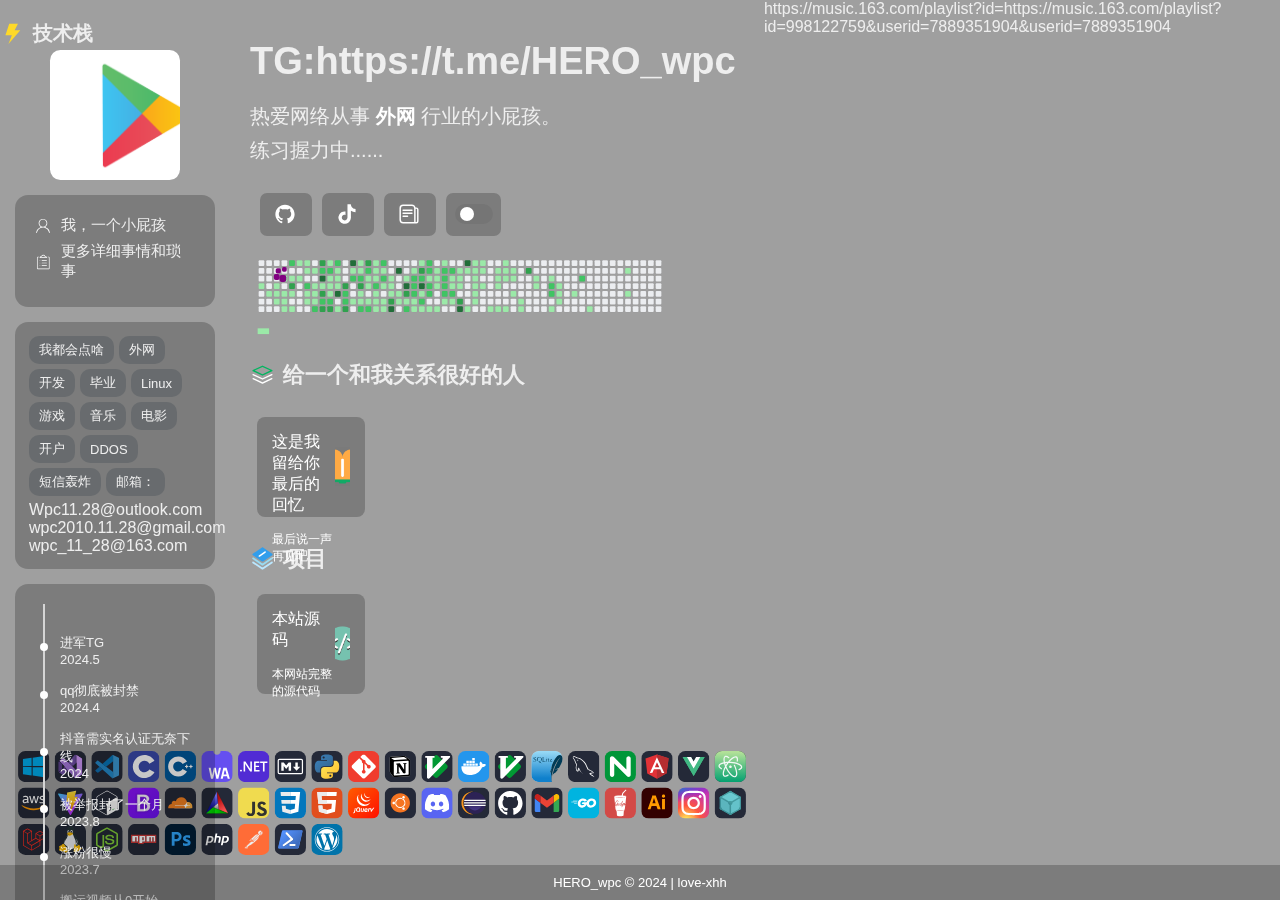
==== commit c0c7b5ec: "123" ====
--- a/备/index.html
+++ b/备/index.html
@@ -188,7 +188,7 @@
 <link rel="stylesheet" href="https://music.cenguigui.cn//player/css/Aplayer.css">
 <script>
 	// 音乐设置
-	let meting_music_api = ''; // meting api
+	let meting_music_api = 'https://meting-api.mnchen.cn/'; // meting api
 	let music_server = "netease"; // 音乐服务：网易云 netease 参见 meting api支持的服务
 	let music_type = "playlist"; // 歌曲类型：歌单playlist 单首歌曲 song  专辑 album
 	let music_id = "998122759"; // 歌单ID或歌曲ID或者专辑ID 20173709 29732992
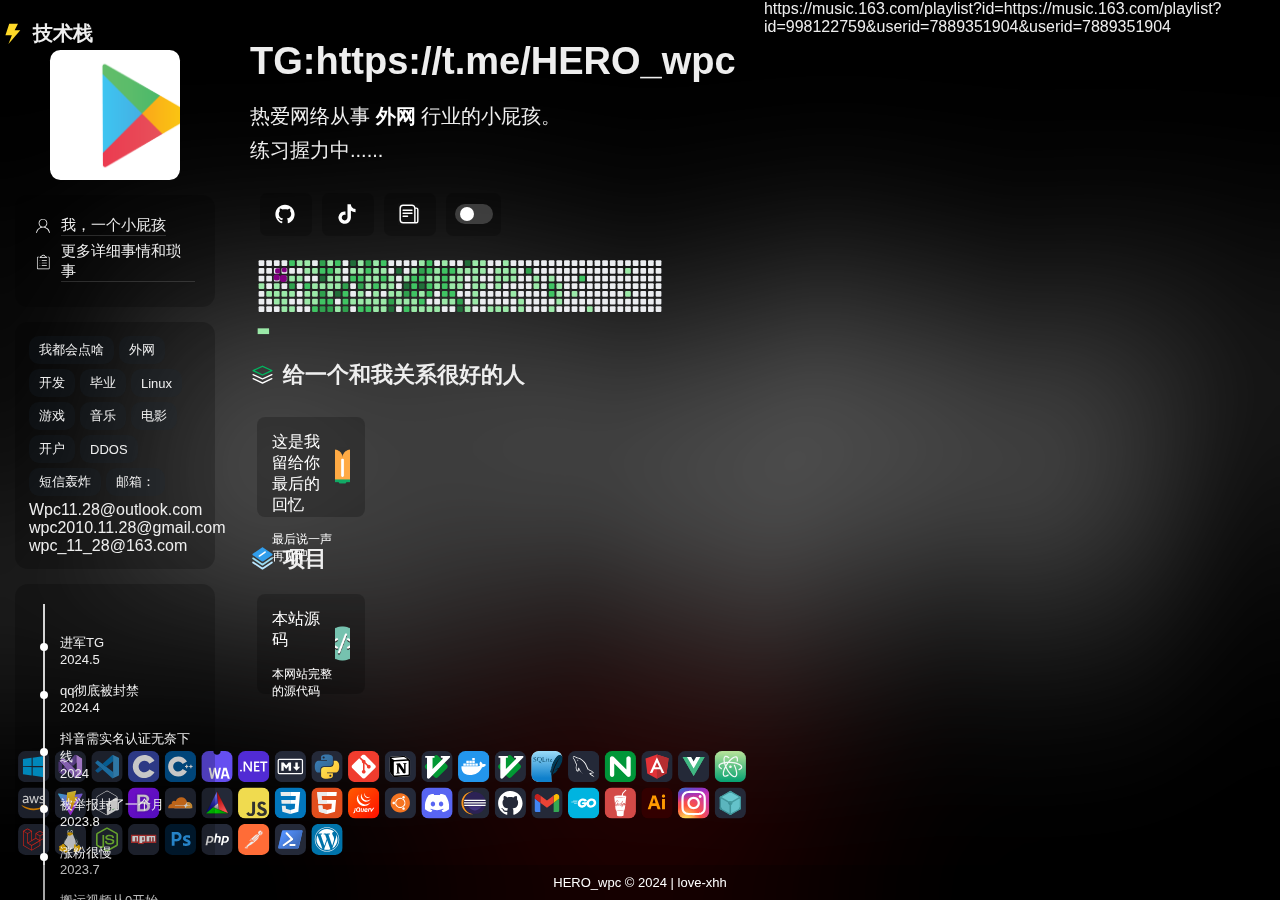
==== commit 7a5df9f9: "123" ====
--- a/备/index.html
+++ b/备/index.html
@@ -7,7 +7,7 @@
 	<link rel="icon" href="./static/img/logo.png">
 	<meta name="description" content="一个无能小屁孩">
 	<meta name="keywords" content="">
-	<meta name="viewport" content="width=device-width, initial-scale=1.0, maximum-scale=1.0, user-scalable=no">
+	
 	<link rel="stylesheet" href="./static/css/style.css">
 	<link rel="stylesheet" href="./static/css/theme.css">
 </head>
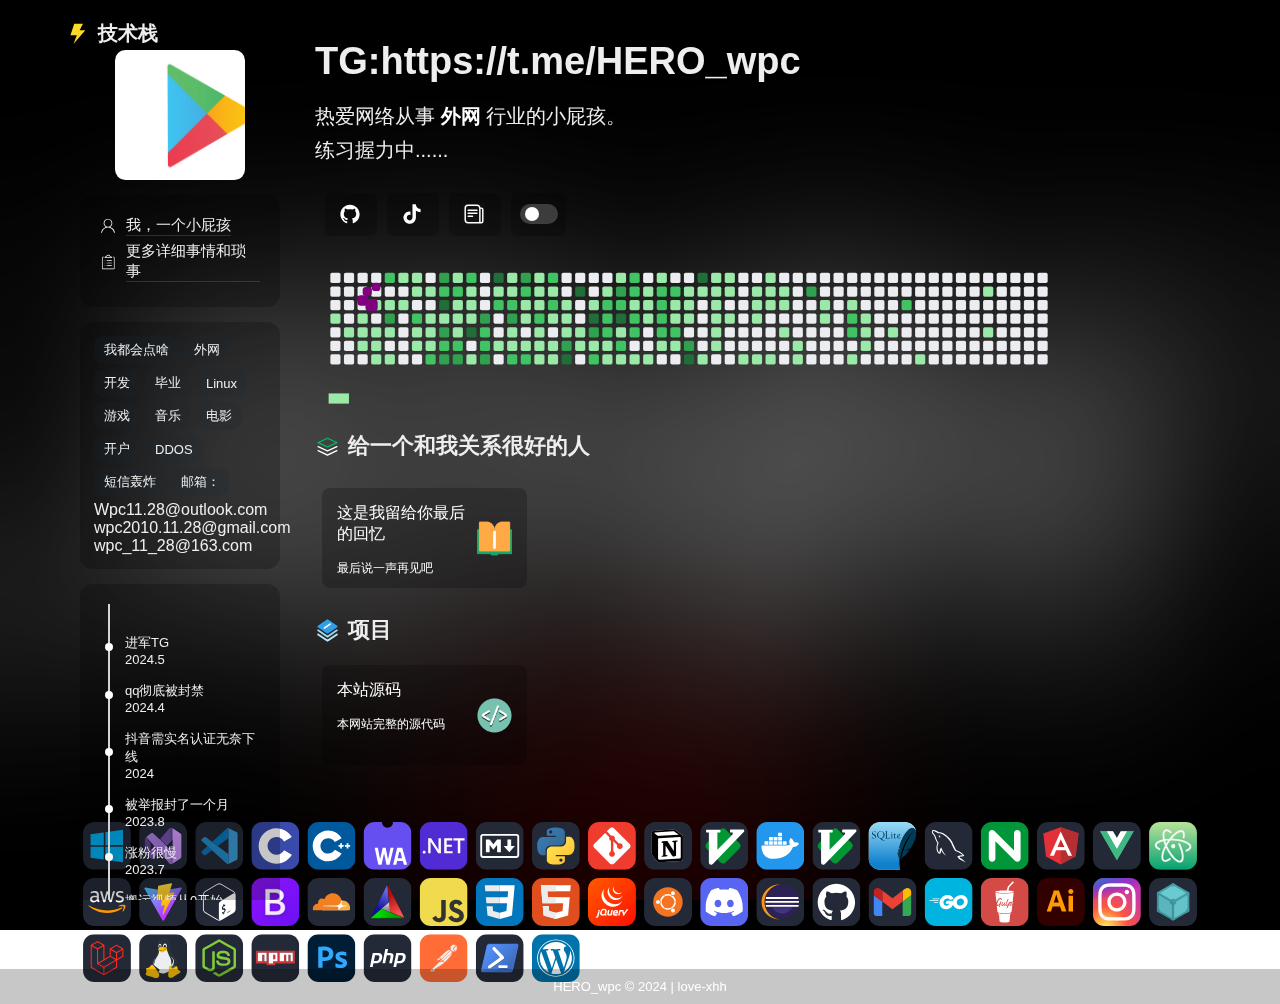
==== commit c1279f85: "更新 index.html" ====
--- a/备/index.html
+++ b/备/index.html
@@ -205,4 +205,4 @@
 <script src="https://music.cenguigui.cn//player/js/main.js"></script>
 
 
-</html>https://music.163.com/playlist?id=https://music.163.com/playlist?id=998122759&userid=7889351904&userid=7889351904+</html>